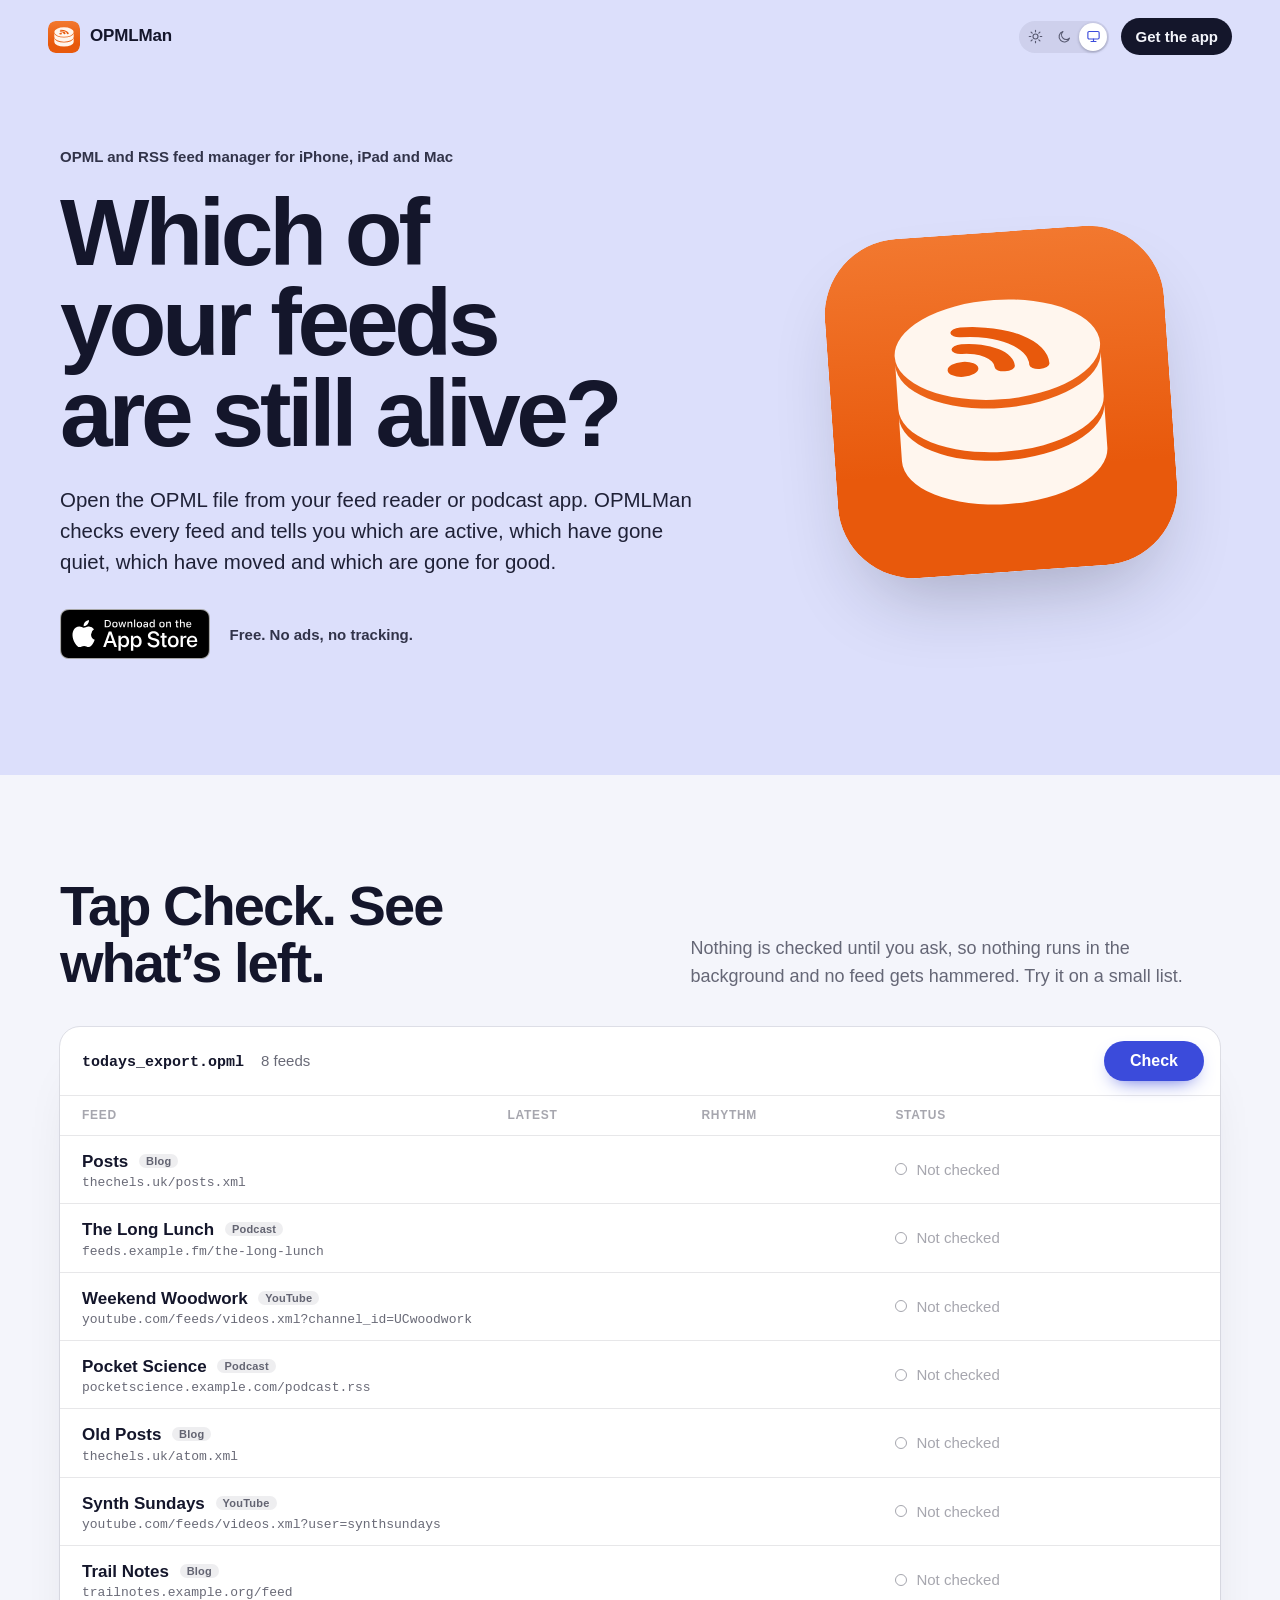
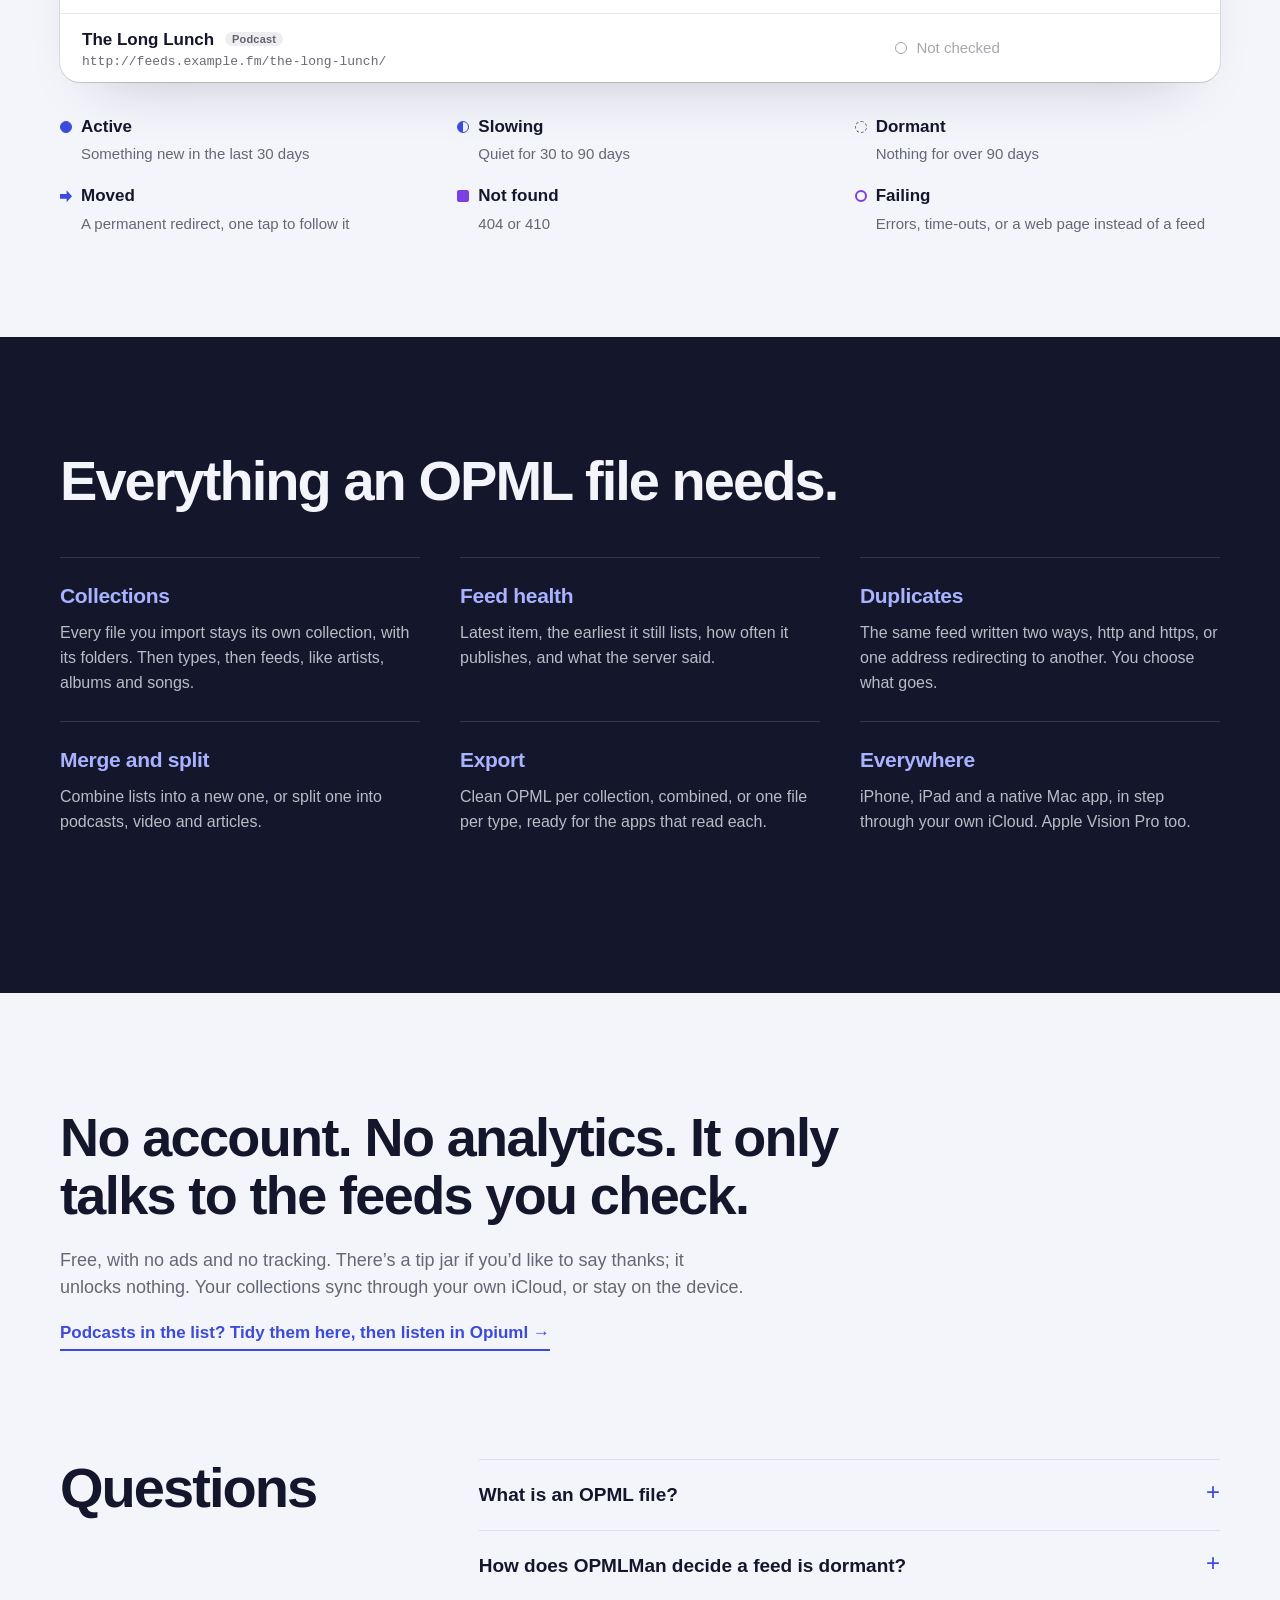
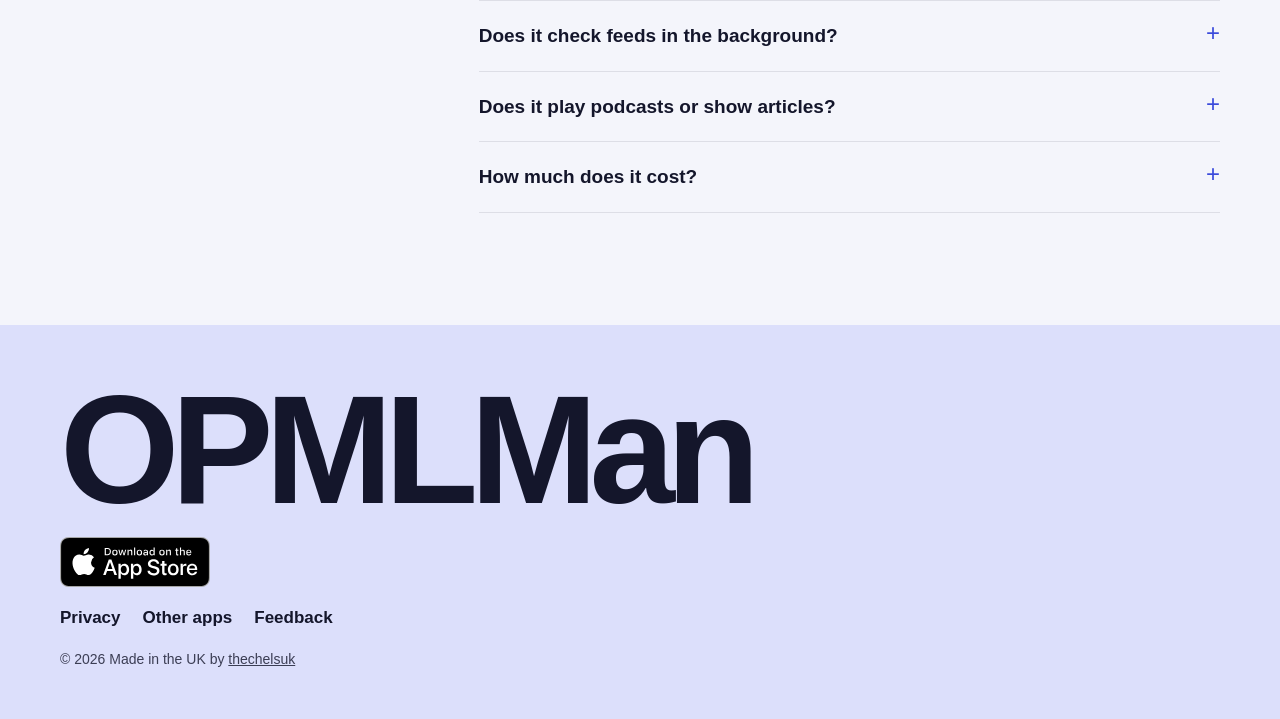
==== index.html @ 63c9fe9d "OPMLMan website: opmlman.thechels.uk Static site for OPMLMan, the OPML and RSS feed manager: the her" ====
<!doctype html>
<html lang="en-GB">

  <head>
    <meta charset="utf-8">
    <meta name="viewport" content="width=device-width, initial-scale=1">
    <meta name="apple-itunes-app" content="app-id=6832117624">
    <meta name="color-scheme" content="light dark">
    <meta name="theme-color" content="#dcdffb" media="(prefers-color-scheme: light)">
    <meta name="theme-color" content="#1a1e3d" media="(prefers-color-scheme: dark)">
    <meta name="description"
      content="OPMLMan, the OPML and RSS feed manager for iPhone, iPad and Mac. Import your OPML exports, check every feed, and find the dead, dormant and moved ones. Merge, split and export clean lists. Free, no tracking.">
    <meta name="author" content="thechelsuk">
    <meta name="robots" content="index, follow, max-image-preview:large, max-snippet:-1">
    <link rel="canonical" href="https://opmlman.thechels.uk/">
    <meta property="og:type" content="website">
    <meta property="og:site_name" content="OPMLMan">
    <meta property="og:locale" content="en_GB">
    <meta property="og:url" content="https://opmlman.thechels.uk/">
    <meta property="og:title" content="OPMLMan: OPML and RSS feed manager">
    <meta property="og:description"
      content="Import OPML, check every feed, and find the dead, the dormant and the moved. Merge, split by podcast, video and articles, and export clean lists.">
    <meta property="og:image" content="https://opmlman.thechels.uk/images/og-image.png">
    <meta property="og:image:width" content="1200">
    <meta property="og:image:height" content="630">
    <meta property="og:image:alt" content="OPMLMan: which of your feeds are still alive?">
    <meta name="twitter:card" content="summary_large_image">
    <meta name="twitter:title" content="OPMLMan: OPML and RSS feed manager">
    <meta name="twitter:description" content="Find the dead, the dormant and the moved in your feed lists. Free, no tracking.">
    <meta name="twitter:image" content="https://opmlman.thechels.uk/images/og-image.png">
    <meta name="twitter:image:alt" content="OPMLMan: which of your feeds are still alive?">
    <title>OPMLMan: OPML and RSS Feed Manager</title>
    <link rel="icon" href="/favicon.ico" sizes="16x16 32x32 48x48">
    <link rel="icon" href="images/opmlman-app-icon.svg" type="image/svg+xml">
    <link rel="apple-touch-icon" href="images/opmlman-app-icon.png">
    <link rel="stylesheet" href="styles.css">
    <script src="theme.js"></script>
    <script type="application/ld+json">
      {
        "@context": "https://schema.org",
        "@graph": [
          {
            "@type": "Person",
            "@id": "https://thechels.uk/#person",
            "name": "Mat Benfield",
            "alternateName": "thechelsuk",
            "url": "https://thechels.uk/",
            "sameAs": [
              "https://links.thechels.uk/",
              "https://github.com/thechelsuk",
              "https://apps.apple.com/gb/developer/mat-benfield/id1818791310"
            ]
          },
          {
            "@type": "WebSite",
            "@id": "https://opmlman.thechels.uk/#website",
            "url": "https://opmlman.thechels.uk/",
            "name": "OPMLMan",
            "inLanguage": "en-GB",
            "publisher": { "@id": "https://thechels.uk/#person" }
          },
          {
            "@type": "MobileApplication",
            "@id": "https://opmlman.thechels.uk/#app",
            "name": "OPML/RSS Feed Manager",
            "alternateName": "OPMLMan",
            "operatingSystem": "iOS 18 or later, iPadOS 18 or later, macOS 15 or later, visionOS",
            "applicationCategory": "UtilitiesApplication",
            "url": "https://opmlman.thechels.uk/",
            "installUrl": "https://apps.apple.com/gb/app/opml-rss-feed-manager/id6832117624",
            "sameAs": ["https://apps.apple.com/gb/app/opml-rss-feed-manager/id6832117624"],
            "image": "https://opmlman.thechels.uk/images/opmlman-app-icon.png",
            "offers": {
              "@type": "Offer",
              "price": "0",
              "priceCurrency": "GBP",
              "description": "Free, with no ads and no tracking. Optional tips unlock nothing."
            },
            "description": "OPMLMan imports OPML exports from feed readers and podcast apps, checks every feed, and reports which are active, slowing, dormant, moved or gone. Merge, split and export clean lists, synced through iCloud.",
            "inLanguage": "en-GB",
            "featureList": [
              "Import several OPML files, each kept as its own collection",
              "Check every feed: status, latest item, earliest item, update frequency",
              "Find 404s, failing feeds, permanent redirects and dormant feeds",
              "Find duplicates, including http and https and redirecting addresses",
              "Merge collections and split them into podcasts, video and articles",
              "Export OPML, combined or split by type",
              "iCloud sync between iPhone, iPad and Mac",
              "Search, sort and filter by status and type"
            ],
            "author": { "@id": "https://thechels.uk/#person" },
            "publisher": { "@id": "https://thechels.uk/#person" }
          },
          {
            "@type": "FAQPage",
            "@id": "https://opmlman.thechels.uk/#faq",
            "mainEntity": [
              {
                "@type": "Question",
                "name": "What is an OPML file?",
                "acceptedAnswer": { "@type": "Answer", "text": "OPML is the list format feed readers and podcast apps use to export and import subscriptions. Look for Export OPML or Export subscriptions in your app's settings." }
              },
              {
                "@type": "Question",
                "name": "How does OPMLMan decide a feed is dormant?",
                "acceptedAnswer": { "@type": "Answer", "text": "From the date of its newest item. By default a feed with nothing new for 30 days is slowing and for 90 days is dormant. You can change both in Settings." }
              },
              {
                "@type": "Question",
                "name": "Does it check feeds in the background?",
                "acceptedAnswer": { "@type": "Answer", "text": "No. Feeds are only checked when you tap Check, so nothing runs behind your back and no feed is hammered." }
              },
              {
                "@type": "Question",
                "name": "Does it play podcasts or show articles?",
                "acceptedAnswer": { "@type": "Answer", "text": "No. OPMLMan manages and checks your lists. For podcasts, export a clean list and import it into Opiuml, the podcast player from the same developer." }
              },
              {
                "@type": "Question",
                "name": "How much does it cost?",
                "acceptedAnswer": { "@type": "Answer", "text": "Nothing. OPMLMan is free, with no ads and no tracking. There is an optional tip jar, which unlocks nothing." }
              }
            ]
          }
        ]
      }
    </script>
  </head>

  <body>
    <header class="top">
      <a class="brand" href="/" aria-label="OPMLMan home"><img src="images/opmlman-app-icon.svg" alt="" width="32" height="32">OPMLMan</a>
      <div class="top-end">
        <span class="theme" role="group" aria-label="Colour theme">
          <button type="button" data-theme-choice="light" aria-pressed="false" aria-label="Light theme" title="Light">
            <svg viewBox="0 0 24 24" aria-hidden="true"><circle cx="12" cy="12" r="4"/><path d="M12 2v2.5M12 19.5V22M2 12h2.5M19.5 12H22M4.9 4.9l1.8 1.8M17.3 17.3l1.8 1.8M4.9 19.1l1.8-1.8M17.3 6.7l1.8-1.8"/></svg>
          </button>
          <button type="button" data-theme-choice="dark" aria-pressed="false" aria-label="Dark theme" title="Dark">
            <svg viewBox="0 0 24 24" aria-hidden="true"><path d="M20 14.5A8.5 8.5 0 1 1 9.5 4a7 7 0 0 0 10.5 10.5z"/></svg>
          </button>
          <button type="button" data-theme-choice="system" aria-pressed="true" aria-label="Match system theme" title="System">
            <svg viewBox="0 0 24 24" aria-hidden="true"><rect x="3" y="4" width="18" height="12" rx="2"/><path d="M8 20h8M12 16v4"/></svg>
          </button>
        </span>
        <a class="top-get" href="https://apps.apple.com/gb/app/opml-rss-feed-manager/id6832117624">Get the app</a>
      </div>
    </header>

    <main>
      <section class="hero">
        <div class="hero-text">
          <p class="eyebrow">OPML and RSS feed manager for iPhone, iPad and Mac</p>
          <h1>Which of your feeds are still&nbsp;alive?</h1>
          <p class="lede">Open the OPML file from your feed reader or podcast app. OPMLMan checks every feed and tells you which are active, which have gone quiet, which have moved and which are gone for good.</p>
          <div class="get">
            <a class="store" href="https://apps.apple.com/gb/app/opml-rss-feed-manager/id6832117624"><img src="images/app-store-badge.svg" alt="Download on the App Store" width="150" height="50"></a>
            <span class="free">Free. No ads, no tracking.</span>
          </div>
        </div>
        <img class="hero-icon" src="images/opmlman-app-icon.svg" alt="The OPMLMan icon: a database with a feed signal" width="320" height="320">
      </section>

      <section class="ledger" aria-labelledby="ledger-title">
        <div class="ledger-head">
          <h2 id="ledger-title">Tap Check. See what&rsquo;s&nbsp;left.</h2>
          <p>Nothing is checked until you ask, so nothing runs in the background and no feed gets hammered. Try it on a small list.</p>
        </div>
        <div class="sheet">
          <div class="sheet-bar">
            <span class="file">todays_export.opml <span class="count">8 feeds</span></span>
            <button class="check" id="check" type="button">Check</button>
          </div>
          <div class="cols" aria-hidden="true"><span>Feed</span><span>Latest</span><span>Rhythm</span><span>Status</span></div>
          <ol class="rows" id="rows">
          <li class="row" data-status="active">
            <span class="feed"><span class="name">Posts <span class="kind">Blog</span></span><span class="url">thechels.uk/posts.xml</span></span>
            <span class="latest">8 days ago</span>
            <span class="rhythm">A few a week</span>
            <span class="status"><span class="mark" aria-hidden="true"></span><span class="word">Not checked</span><span class="why"></span></span>
          </li>
          <li class="row" data-status="active">
            <span class="feed"><span class="name">The Long Lunch <span class="kind">Podcast</span></span><span class="url">feeds.example.fm/the-long-lunch</span></span>
            <span class="latest">2 days ago</span>
            <span class="rhythm">Weekly</span>
            <span class="status"><span class="mark" aria-hidden="true"></span><span class="word">Not checked</span><span class="why"></span></span>
          </li>
          <li class="row" data-status="slowing">
            <span class="feed"><span class="name">Weekend Woodwork <span class="kind">YouTube</span></span><span class="url">youtube.com/feeds/videos.xml?channel_id=UCwoodwork</span></span>
            <span class="latest">41 days ago</span>
            <span class="rhythm">Fortnightly</span>
            <span class="status"><span class="mark" aria-hidden="true"></span><span class="word">Not checked</span><span class="why"></span></span>
          </li>
          <li class="row" data-status="dormant">
            <span class="feed"><span class="name">Pocket Science <span class="kind">Podcast</span></span><span class="url">pocketscience.example.com/podcast.rss</span></span>
            <span class="latest">214 days ago</span>
            <span class="rhythm">Monthly</span>
            <span class="status"><span class="mark" aria-hidden="true"></span><span class="word">Not checked</span><span class="why"></span></span>
          </li>
          <li class="row" data-status="notfound">
            <span class="feed"><span class="name">Old Posts <span class="kind">Blog</span></span><span class="url">thechels.uk/atom.xml</span></span>
            <span class="latest">&nbsp;</span>
            <span class="rhythm">&nbsp;</span>
            <span class="status"><span class="mark" aria-hidden="true"></span><span class="word">Not checked</span><span class="why">404, gone</span></span>
          </li>
          <li class="row" data-status="moved">
            <span class="feed"><span class="name">Synth Sundays <span class="kind">YouTube</span></span><span class="url">youtube.com/feeds/videos.xml?user=synthsundays</span></span>
            <span class="latest">&nbsp;</span>
            <span class="rhythm">&nbsp;</span>
            <span class="status"><span class="mark" aria-hidden="true"></span><span class="word">Not checked</span><span class="why">Now at its channel_id address</span></span>
          </li>
          <li class="row" data-status="failing">
            <span class="feed"><span class="name">Trail Notes <span class="kind">Blog</span></span><span class="url">trailnotes.example.org/feed</span></span>
            <span class="latest">&nbsp;</span>
            <span class="rhythm">&nbsp;</span>
            <span class="status"><span class="mark" aria-hidden="true"></span><span class="word">Not checked</span><span class="why">Timed out after 20&nbsp;s</span></span>
          </li>
          <li class="row" data-status="duplicate">
            <span class="feed"><span class="name">The Long Lunch <span class="kind">Podcast</span></span><span class="url">http://feeds.example.fm/the-long-lunch/</span></span>
            <span class="latest">&nbsp;</span>
            <span class="rhythm">&nbsp;</span>
            <span class="status"><span class="mark" aria-hidden="true"></span><span class="word">Not checked</span><span class="why">Same feed as The Long Lunch</span></span>
          </li>
          </ol>
          <p class="tally" id="tally" aria-live="polite"></p>
        </div>
        <dl class="key">
          <div><dt data-status="active"><span class="mark"></span>Active</dt><dd>Something new in the last 30 days</dd></div>
          <div><dt data-status="slowing"><span class="mark"></span>Slowing</dt><dd>Quiet for 30 to 90 days</dd></div>
          <div><dt data-status="dormant"><span class="mark"></span>Dormant</dt><dd>Nothing for over 90 days</dd></div>
          <div><dt data-status="moved"><span class="mark"></span>Moved</dt><dd>A permanent redirect, one tap to follow it</dd></div>
          <div><dt data-status="notfound"><span class="mark"></span>Not found</dt><dd>404 or 410</dd></div>
          <div><dt data-status="failing"><span class="mark"></span>Failing</dt><dd>Errors, time-outs, or a web page instead of a feed</dd></div>
        </dl>
      </section>

      <section class="does" aria-labelledby="does-title">
        <h2 id="does-title">Everything an OPML file&nbsp;needs.</h2>
        <dl class="features">
          <div><dt>Collections</dt><dd>Every file you import stays its own collection, with its folders. Then types, then feeds, like artists, albums and songs.</dd></div>
          <div><dt>Feed health</dt><dd>Latest item, the earliest it still lists, how often it publishes, and what the server said.</dd></div>
          <div><dt>Duplicates</dt><dd>The same feed written two ways, http and https, or one address redirecting to another. You choose what goes.</dd></div>
          <div><dt>Merge and split</dt><dd>Combine lists into a new one, or split one into podcasts, video and articles.</dd></div>
          <div><dt>Export</dt><dd>Clean OPML per collection, combined, or one file per type, ready for the apps that read each.</dd></div>
          <div><dt>Everywhere</dt><dd>iPhone, iPad and a native Mac app, in step through your own iCloud. Apple Vision Pro too.</dd></div>
        </dl>
      </section>

      <section class="promise">
        <div class="inner">
        <p class="big">No account. No analytics. It only talks to the feeds you&nbsp;check.</p>
        <p>Free, with no ads and no tracking. There&rsquo;s a tip jar if you&rsquo;d like to say thanks; it unlocks nothing. Your collections sync through your own iCloud, or stay on the device.</p>
        <a class="opiuml" href="https://opiuml.thechels.uk/">Podcasts in the list? Tidy them here, then listen in Opiuml <span aria-hidden="true">&rarr;</span></a>
        </div>
      </section>

      <section class="faq" aria-labelledby="faq-title">
        <h2 id="faq-title">Questions</h2>
        <div class="qs">
          <details><summary>What is an OPML file?</summary><p>The list format feed readers and podcast apps use to export and import subscriptions. Look for Export OPML or Export subscriptions in your app&rsquo;s settings.</p></details>
          <details><summary>How does OPMLMan decide a feed is dormant?</summary><p>From the date of its newest item. By default nothing new for 30 days is slowing and for 90 days is dormant. You can change both in Settings.</p></details>
          <details><summary>Does it check feeds in the background?</summary><p>No. Feeds are only checked when you tap Check.</p></details>
          <details><summary>Does it play podcasts or show articles?</summary><p>No. OPMLMan manages and checks your lists. For podcasts, export a clean list and import it into Opiuml, from the same developer.</p></details>
          <details><summary>How much does it cost?</summary><p>Nothing. It&rsquo;s free, with no ads and no tracking. The optional tip jar unlocks nothing.</p></details>
        </div>
      </section>
    </main>

    <footer class="foot">
      <div class="inner">
      <p class="wordmark">OPMLMan</p>
      <a class="store" href="https://apps.apple.com/gb/app/opml-rss-feed-manager/id6832117624"><img src="images/app-store-badge.svg" alt="Download on the App Store" width="150" height="50"></a>
      <nav aria-label="More">
        <a href="https://thechels.uk/app/privacy">Privacy</a>
        <a href="https://thechels.uk/projects">Other apps</a>
        <a href="mailto:feedback@thechels.uk?subject=OPMLMan">Feedback</a>
      </nav>
      <p class="made">&copy; 2026 Made in the UK by <a href="https://thechels.uk/">thechelsuk</a></p>
      </div>
    </footer>

    <script src="check.js" defer></script>
  </body>

</html>
---- styles.css ----
/* OPMLMan. The app icon is orange; the page around it is cool periwinkle and indigo ink with one ultramarine
   accent, so the icon is the only warm thing on it. Violet marks feeds in trouble. Statuses are told apart by
   shape as well as tone, so the page doesn't need a rainbow. Light, dark or system: theme.js. */

:root {
  color-scheme: light dark;

  /* periwinkle and ink: cool, opposite the icon's orange on the colour wheel, so the icon is the one warm
     thing on the page */
  --bg: #f4f5fb;
  --ink: #14162b;
  --muted: rgba(20, 22, 43, 0.64);
  --faint: rgba(20, 22, 43, 0.38);
  --rule: rgba(20, 22, 43, 0.1);
  --accent: #3b4bdb;
  --on-accent: #ffffff;
  --alert: #7b3fe4;
  --sheet: #ffffff;
  --hero: #dcdffb;
  --hero-ink: var(--ink);
  --chip: rgba(20, 22, 43, 0.07);
  --band: #14162b;
  --band-ink: #f4f5fb;
  --band-muted: rgba(244, 245, 251, 0.74);
  --band-rule: rgba(244, 245, 251, 0.14);
  --band-accent: #a9b2ff;
  --shadow: rgba(20, 22, 43, 0.3);

  --sans: -apple-system, BlinkMacSystemFont, "SF Pro Text", "Inter", "Helvetica Neue", Arial, sans-serif;
  --display: -apple-system, BlinkMacSystemFont, "SF Pro Display", "Inter", "Helvetica Neue", Arial, sans-serif;
  --mono: ui-monospace, "SF Mono", SFMono-Regular, Menlo, monospace;
  --wide: 1160px;
  --pad: clamp(16px, 5vw, 48px);
}

/* Dark: by the system setting unless the page's toggle says light, or always when it says dark. */
@media (prefers-color-scheme: dark) {
  :root:not([data-theme="light"]) {
    color-scheme: dark;
    /* night: deep indigo, not black, with the periwinkle lifted for contrast */
    --bg: #0d0f1c;
    --ink: #e9ebfa;
    --muted: rgba(233, 235, 250, 0.64);
    --faint: rgba(233, 235, 250, 0.38);
    --rule: rgba(233, 235, 250, 0.1);
    --accent: #8e9bff;
    --on-accent: #0d0f1c;
    --alert: #c3a6ff;
    --sheet: #161931;
    --hero: #1a1e3d;
    --chip: rgba(233, 235, 250, 0.08);
    --band: #07080f;
    --shadow: rgba(0, 0, 0, 0.5);
  }
}

:root[data-theme="dark"] {
  color-scheme: dark;
  /* night: deep indigo, not black, with the periwinkle lifted for contrast */
  --bg: #0d0f1c;
  --ink: #e9ebfa;
  --muted: rgba(233, 235, 250, 0.64);
  --faint: rgba(233, 235, 250, 0.38);
  --rule: rgba(233, 235, 250, 0.1);
  --accent: #8e9bff;
  --on-accent: #0d0f1c;
  --alert: #c3a6ff;
  --sheet: #161931;
  --hero: #1a1e3d;
  --chip: rgba(233, 235, 250, 0.08);
  --band: #07080f;
  --shadow: rgba(0, 0, 0, 0.5);
}

:root[data-theme="light"] { color-scheme: light; }

* { box-sizing: border-box; }

html { -webkit-text-size-adjust: 100%; }

body {
  margin: 0;
  background: var(--bg);
  color: var(--ink);
  font: 17px/1.55 var(--sans);
  -webkit-font-smoothing: antialiased;
}

a { color: inherit; }
img { display: block; max-width: 100%; height: auto; }

h1, h2 { font-family: var(--display); margin: 0; letter-spacing: -0.035em; }
h2 { font-size: clamp(32px, 4.6vw, 56px); line-height: 1.02; font-weight: 800; }

section, .top, .foot { padding-left: var(--pad); padding-right: var(--pad); }
section > *, .top, .foot > * { max-width: var(--wide); margin-left: auto; margin-right: auto; }

/* Header and hero, on periwinkle */

.top {
  position: relative;
  z-index: 2;
  display: flex;
  align-items: center;
  justify-content: space-between;
  max-width: none;
  padding-top: 18px;
  padding-bottom: 18px;
  background: var(--hero);
  color: var(--hero-ink);
}

.brand { display: inline-flex; align-items: center; gap: 10px; font-weight: 750; text-decoration: none; letter-spacing: -0.01em; }
.brand img { border-radius: 8px; }
.top-end { display: flex; align-items: center; gap: 12px; }

/* light, dark or system, as on tools.thechels.uk (theme.js) */
.theme { display: inline-flex; gap: 1px; padding: 2px; border-radius: 999px; background: var(--chip); }
.theme button {
  appearance: none; border: 0; background: none; cursor: pointer; color: var(--muted);
  display: grid; place-items: center; width: 28px; height: 28px; padding: 0; border-radius: 999px;
}
.theme button:hover { color: var(--ink); background: var(--chip); }
.theme button[aria-pressed="true"] { background: var(--sheet); color: var(--accent); box-shadow: 0 1px 3px var(--shadow); }
.theme svg { width: 15px; height: 15px; fill: none; stroke: currentColor; stroke-width: 1.8; stroke-linecap: round; stroke-linejoin: round; }

.top-get { font-size: 15px; font-weight: 650; text-decoration: none; padding: 7px 14px; border-radius: 999px; background: var(--ink); color: var(--bg); }
.top-get:hover { opacity: 0.86; }

.hero {
  display: grid;
  grid-template-columns: minmax(0, 1.5fr) minmax(0, 1fr);
  align-items: center;
  gap: clamp(24px, 5vw, 72px);
  padding-top: clamp(32px, 6vw, 72px);
  padding-bottom: clamp(56px, 9vw, 120px);
  background: var(--hero);
  color: var(--hero-ink);
}

.hero > * { margin: 0; max-width: none; }
.hero { padding-left: max(var(--pad), calc((100% - var(--wide)) / 2)); padding-right: max(var(--pad), calc((100% - var(--wide)) / 2)); }

.eyebrow { margin: 0 0 18px; font-size: 15px; font-weight: 650; opacity: 0.85; }

h1 {
  font-size: clamp(46px, 7.4vw, 100px);
  line-height: 0.96;
  font-weight: 850;
  letter-spacing: -0.045em;
  text-wrap: balance;
}

.lede { margin: 26px 0 0; max-width: 34em; font-size: clamp(18px, 1.6vw, 21px); line-height: 1.5; opacity: 0.94; }

.get { display: flex; flex-wrap: wrap; align-items: center; gap: 14px 20px; margin-top: 32px; }
.store img { height: 50px; width: auto; }
.free { font-size: 15px; font-weight: 600; opacity: 0.85; }

.hero-icon {
  justify-self: center;
  width: min(100%, 340px);
  border-radius: 22.5%;
  box-shadow: 0 40px 80px -30px var(--shadow);
  transform: rotate(-4deg);
}

/* The ledger: a list you can check */

.ledger { padding-top: clamp(56px, 8vw, 104px); padding-bottom: clamp(56px, 8vw, 104px); }

.ledger-head { display: grid; grid-template-columns: minmax(0, 1.1fr) minmax(0, 1fr); gap: 16px 48px; align-items: end; margin-bottom: 36px; }
.ledger-head p { margin: 0; color: var(--muted); font-size: 18px; max-width: 30em; }

.sheet {
  background: var(--sheet);
  border-radius: 20px;
  box-shadow: 0 1px 0 var(--rule), 0 30px 60px -40px var(--shadow);
  overflow: hidden;
  outline: 1px solid var(--rule);
}

.sheet-bar {
  display: flex;
  align-items: center;
  justify-content: space-between;
  gap: 16px;
  padding: 14px 16px 14px 22px;
  border-bottom: 1px solid var(--rule);
}

.file { font: 600 15px var(--mono); }
.count { margin-left: 8px; font-family: var(--sans); font-weight: 500; color: var(--muted); }

.check {
  font: 700 16px var(--sans);
  color: var(--on-accent);
  background: var(--accent);
  border: 0;
  border-radius: 999px;
  padding: 11px 26px;
  white-space: nowrap;
  cursor: pointer;
  box-shadow: 0 8px 20px -10px var(--accent);
}

.check:hover { filter: brightness(1.05); }
.check:disabled { opacity: 0.6; cursor: progress; }
.check:focus-visible, a:focus-visible, summary:focus-visible { outline: 2px solid var(--accent); outline-offset: 3px; }

.cols, .row {
  display: grid;
  grid-template-columns: minmax(0, 2.3fr) minmax(0, 1fr) minmax(0, 1fr) minmax(0, 1.7fr);
  gap: 16px;
  padding: 0 22px;
}

.cols { padding-top: 10px; padding-bottom: 10px; font-size: 12px; font-weight: 650; letter-spacing: 0.06em; text-transform: uppercase; color: var(--faint); border-bottom: 1px solid var(--rule); }

.rows { list-style: none; margin: 0; padding: 0; }

.row {
  align-items: center;
  padding-top: 13px;
  padding-bottom: 13px;
  border-bottom: 1px solid var(--rule);
  transition: opacity 0.3s ease, background-color 0.3s ease;
}

.row:last-child { border-bottom: 0; }

.feed { display: flex; flex-direction: column; min-width: 0; }
.name { font-weight: 650; }
.kind { display: inline-block; margin-left: 6px; padding: 1px 7px; border-radius: 999px; background: var(--chip); color: var(--muted); font: 600 11px var(--sans); letter-spacing: .02em; vertical-align: 2px; white-space: nowrap; }
.url { font: 13px var(--mono); color: var(--muted); overflow-wrap: anywhere; }
.latest, .rhythm { font-size: 15px; color: var(--muted); }

.status { display: grid; grid-template-columns: 12px auto; column-gap: 9px; align-items: center; font-size: 15px; }
.status .word { color: var(--faint); }
.status .why { grid-column: 2; font-size: 13px; color: var(--muted); display: none; overflow-wrap: anywhere; }
.status { min-width: 0; }

/* a status is only shown once that row has been checked */
.row:not([data-checked]) .latest, .row:not([data-checked]) .rhythm { visibility: hidden; }
.row[data-checked] .word { color: var(--ink); font-weight: 650; }
.row[data-checked] .why { display: block; }
.row.now { background: color-mix(in srgb, var(--accent) 8%, transparent); }

/* Status marks: shape and tone, from the icon's colours */

.mark { width: 12px; height: 12px; border-radius: 50%; border: 1.5px solid var(--faint); }

.row[data-checked][data-status="active"] .mark, dt[data-status="active"] .mark { background: var(--accent); border-color: var(--accent); }
.row[data-checked][data-status="slowing"] .mark, dt[data-status="slowing"] .mark { border-color: var(--accent); background: linear-gradient(90deg, var(--accent) 50%, transparent 50%); }
.row[data-checked][data-status="dormant"] .mark, dt[data-status="dormant"] .mark { border-color: var(--muted); border-style: dashed; }
.row[data-checked][data-status="moved"] .mark, dt[data-status="moved"] .mark { border-radius: 2px; border: 0; background: var(--accent); clip-path: polygon(0 30%, 55% 30%, 55% 0, 100% 50%, 55% 100%, 55% 70%, 0 70%); }
.row[data-checked][data-status="notfound"] .mark, dt[data-status="notfound"] .mark { border-radius: 2px; border-color: var(--alert); background: var(--alert); }
.row[data-checked][data-status="failing"] .mark, dt[data-status="failing"] .mark { border-color: var(--alert); border-width: 2px; }
.row[data-checked][data-status="duplicate"] .mark { border-color: var(--accent); box-shadow: 5px 0 0 -1.5px var(--accent); }

.row[data-checked][data-status="dormant"] { opacity: 0.5; }
.row[data-checked][data-status="notfound"] .name { text-decoration: line-through; text-decoration-color: var(--alert); text-decoration-thickness: 2px; }
.row[data-checked][data-status="notfound"] .word, .row[data-checked][data-status="failing"] .word { color: var(--alert); }
.row[data-checked][data-status="moved"] .url { text-decoration: line-through; }
.row[data-checked][data-status="moved"] .why, .row[data-checked][data-status="duplicate"] .why { color: var(--accent); font-weight: 600; }

.tally { margin: 0; padding: 0 22px; max-height: 0; overflow: hidden; color: var(--muted); font-size: 15px; transition: max-height 0.3s ease, padding 0.3s ease; }
.tally:not(:empty) { max-height: 80px; padding: 14px 22px; border-top: 1px solid var(--rule); }

.key { display: grid; grid-template-columns: repeat(3, minmax(0, 1fr)); gap: 18px 32px; margin: 32px auto 0; }
.key div { display: flex; flex-direction: column; gap: 2px; }
.key dt { display: flex; align-items: center; gap: 9px; font-weight: 700; }
.key dd { margin: 0 0 0 21px; font-size: 15px; color: var(--muted); }

/* What it does, on the ink band */

.does {
  padding-top: clamp(64px, 9vw, 120px);
  padding-bottom: clamp(64px, 9vw, 120px);
  background: var(--band);
  color: var(--band-ink);
}

.does h2 { max-width: var(--wide); }

.features { display: grid; grid-template-columns: repeat(3, minmax(0, 1fr)); gap: 0 40px; margin-top: 48px; }
.features div { padding: 22px 0 26px; border-top: 1px solid var(--band-rule); }
.features dt { font-family: var(--display); font-size: 21px; font-weight: 750; letter-spacing: -0.015em; color: var(--band-accent); }
.features dd { margin: 8px 0 0; color: var(--band-muted); font-size: 16px; }

/* The promise */

.promise { padding-top: clamp(64px, 9vw, 120px); padding-bottom: clamp(48px, 6vw, 80px); }

.big {
  font-family: var(--display);
  font-size: clamp(30px, 4.4vw, 54px);
  line-height: 1.08;
  font-weight: 800;
  letter-spacing: -0.03em;
  margin-top: 0;
  margin-bottom: 22px;
  text-wrap: balance;
}

.promise p:not(.big) { color: var(--muted); font-size: 18px; max-width: 38em; margin: 0; }
.promise .big { max-width: 20em; }

.opiuml { display: inline-block; margin-top: 18px; font-weight: 650; color: var(--accent); text-decoration: none; border-bottom: 2px solid currentColor; padding-bottom: 2px; }

/* Questions */

.faq { display: grid; grid-template-columns: minmax(0, 1fr) minmax(0, 2fr); gap: 24px 48px; padding-top: 32px; padding-bottom: clamp(64px, 9vw, 112px); }
.faq { padding-left: max(var(--pad), calc((100% - var(--wide)) / 2)); padding-right: max(var(--pad), calc((100% - var(--wide)) / 2)); }
.faq > * { margin: 0; max-width: none; }

.qs details { border-top: 1px solid var(--rule); }
.qs details:last-child { border-bottom: 1px solid var(--rule); }
.qs summary { display: flex; justify-content: space-between; gap: 16px; padding: 20px 0; cursor: pointer; list-style: none; font-size: 19px; font-weight: 650; }
.qs summary::-webkit-details-marker { display: none; }
.qs summary::after { content: "+"; flex: none; font-weight: 400; font-size: 24px; line-height: 1; color: var(--accent); transition: transform 0.2s ease; }
.qs details[open] summary::after { transform: rotate(45deg); }
.qs p { margin: -6px 0 22px; color: var(--muted); max-width: 40em; }

/* Footer, back on periwinkle */

.foot {
  padding-top: 56px;
  padding-bottom: 48px;
  background: var(--hero);
  color: var(--hero-ink);
}

.foot .inner { display: grid; justify-items: start; gap: 18px; }
.foot .inner > * { margin: 0; }

.wordmark { font-family: var(--display); font-size: clamp(56px, 12vw, 160px); font-weight: 850; letter-spacing: -0.055em; line-height: 0.9; }
.foot nav { display: flex; flex-wrap: wrap; gap: 8px 22px; font-weight: 600; }
.foot nav a { text-decoration: none; }
.foot nav a:hover { text-decoration: underline; }
.made { font-size: 14px; opacity: 0.8; }

/* Narrow screens */

@media (max-width: 860px) {
  .hero { grid-template-columns: 1fr; }
  .hero-icon { order: -1; justify-self: start; width: 112px; transform: none; border-radius: 24px; }
  .ledger-head, .faq { grid-template-columns: 1fr; }
  .features, .key { grid-template-columns: 1fr 1fr; }
}

@media (max-width: 600px) {
  body { font-size: 16px; }
  .top-get { display: none; }
  .cols { display: none; }
  .row {
    grid-template-columns: minmax(0, 1fr) auto;
    grid-template-areas: "feed status" "meta status";
    gap: 2px 12px;
    padding: 12px 16px;
  }
  .feed { grid-area: feed; }
  .latest, .rhythm { grid-area: meta; font-size: 13px; }
  .rhythm { justify-self: end; display: none; }
  .status { grid-area: status; align-self: start; justify-self: end; text-align: left; max-width: 9.5em; }
  .sheet-bar { padding-left: 16px; }
  .tally:not(:empty) { padding: 12px 16px; }
  .features, .key { grid-template-columns: 1fr; }
}

@media (prefers-reduced-motion: reduce) {
  .row, .tally, .qs summary::after { transition: none; }
}
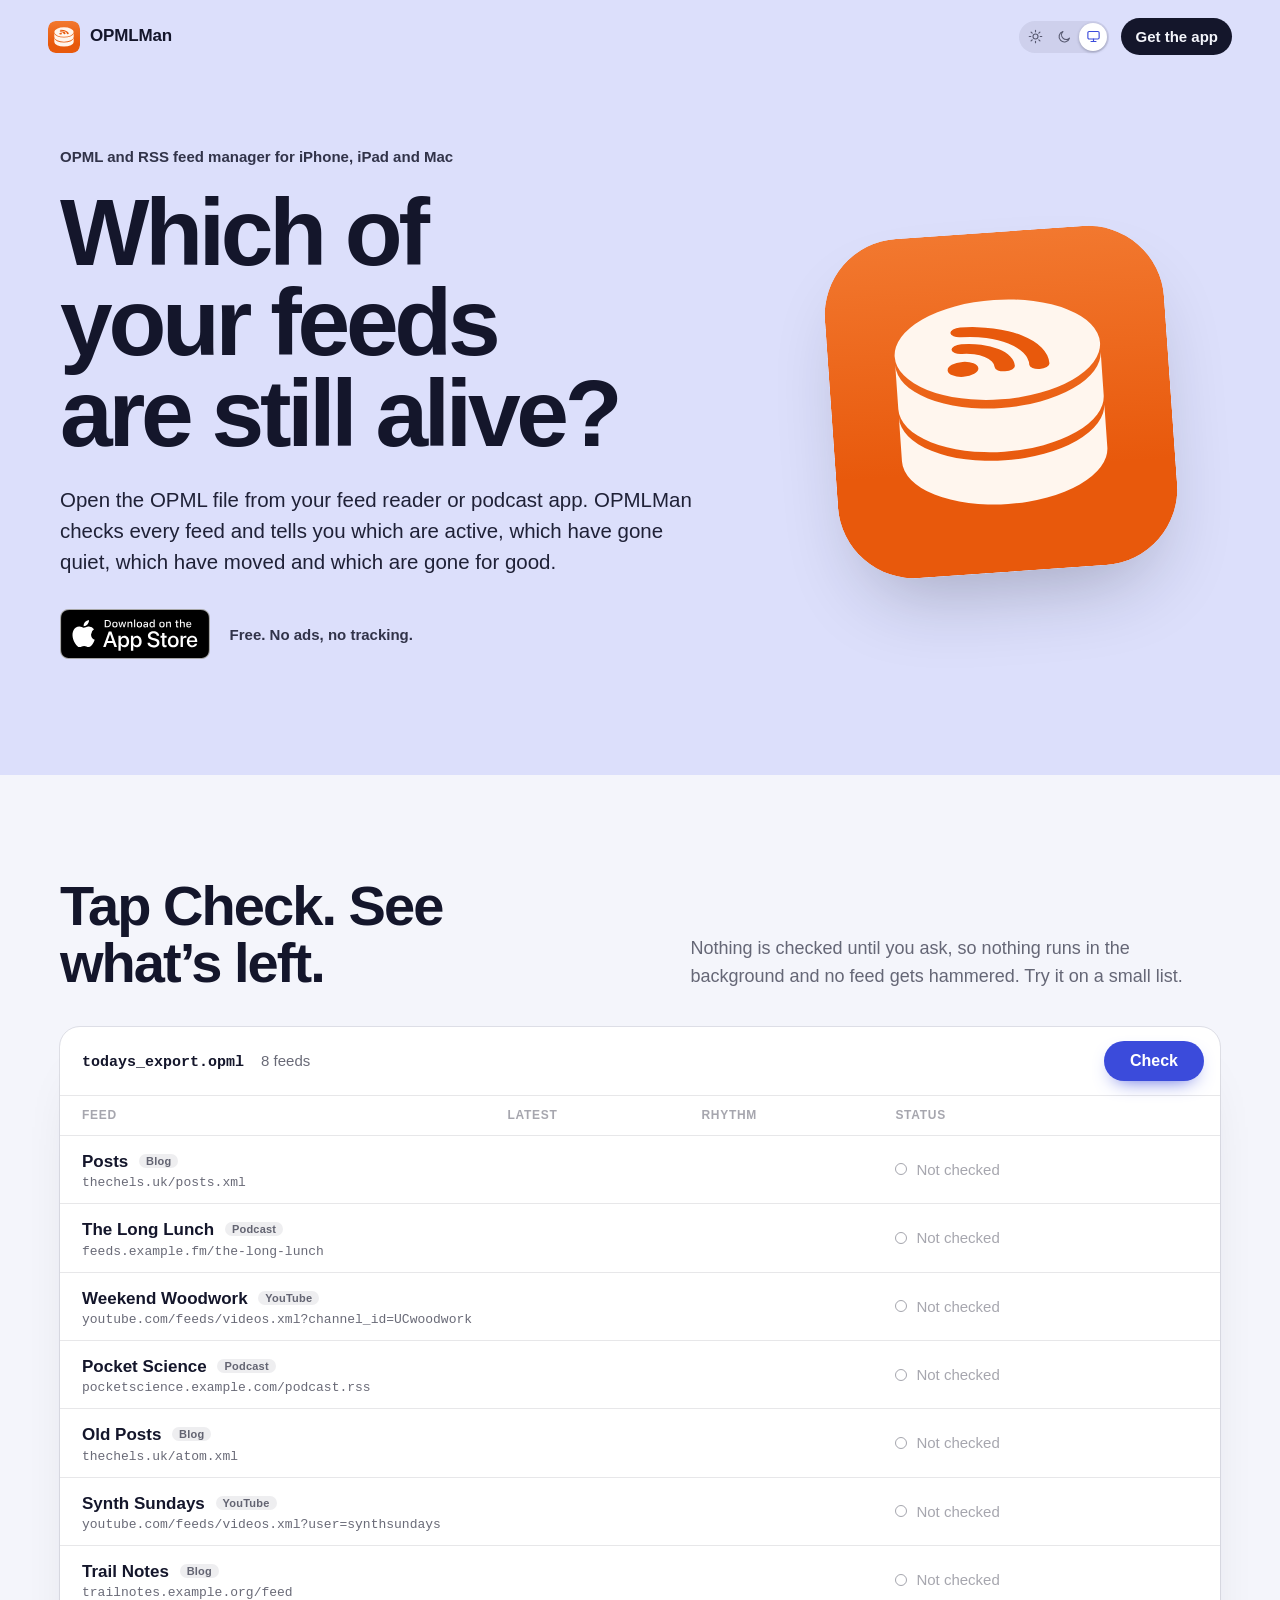
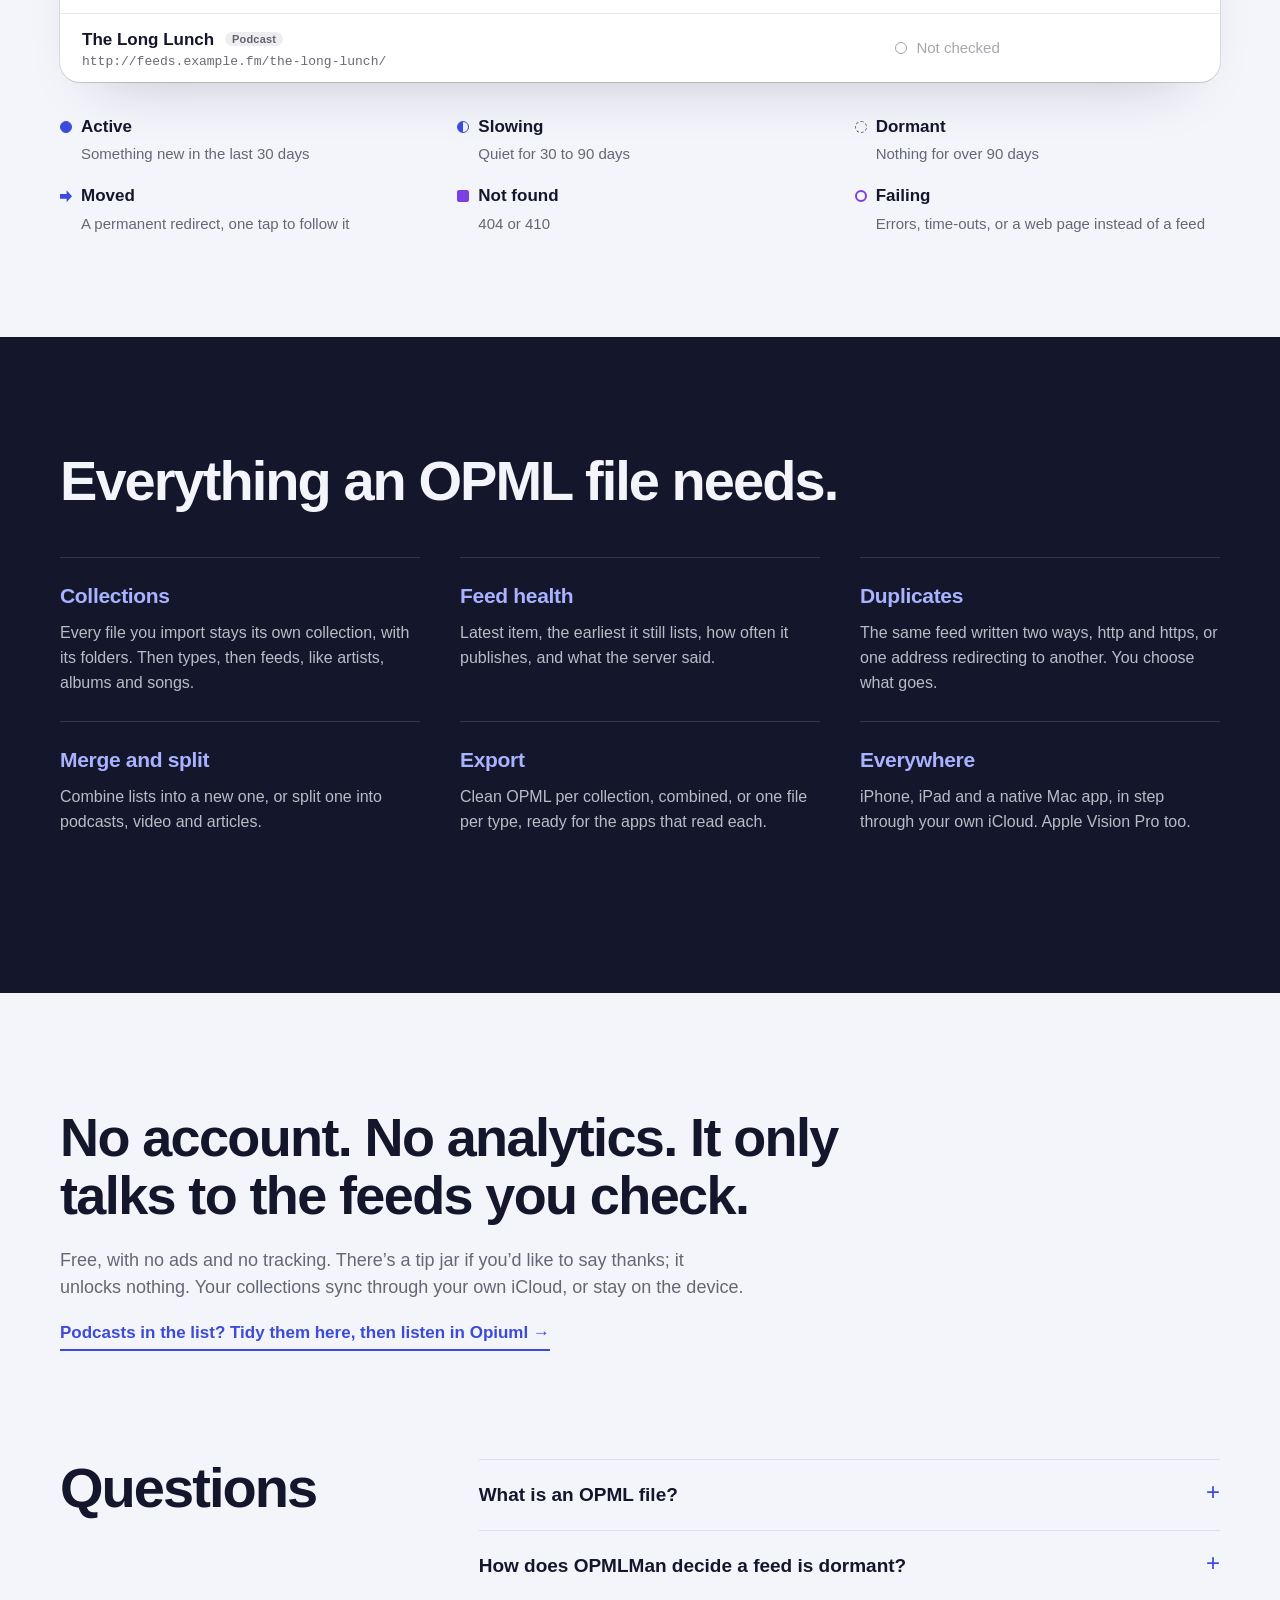
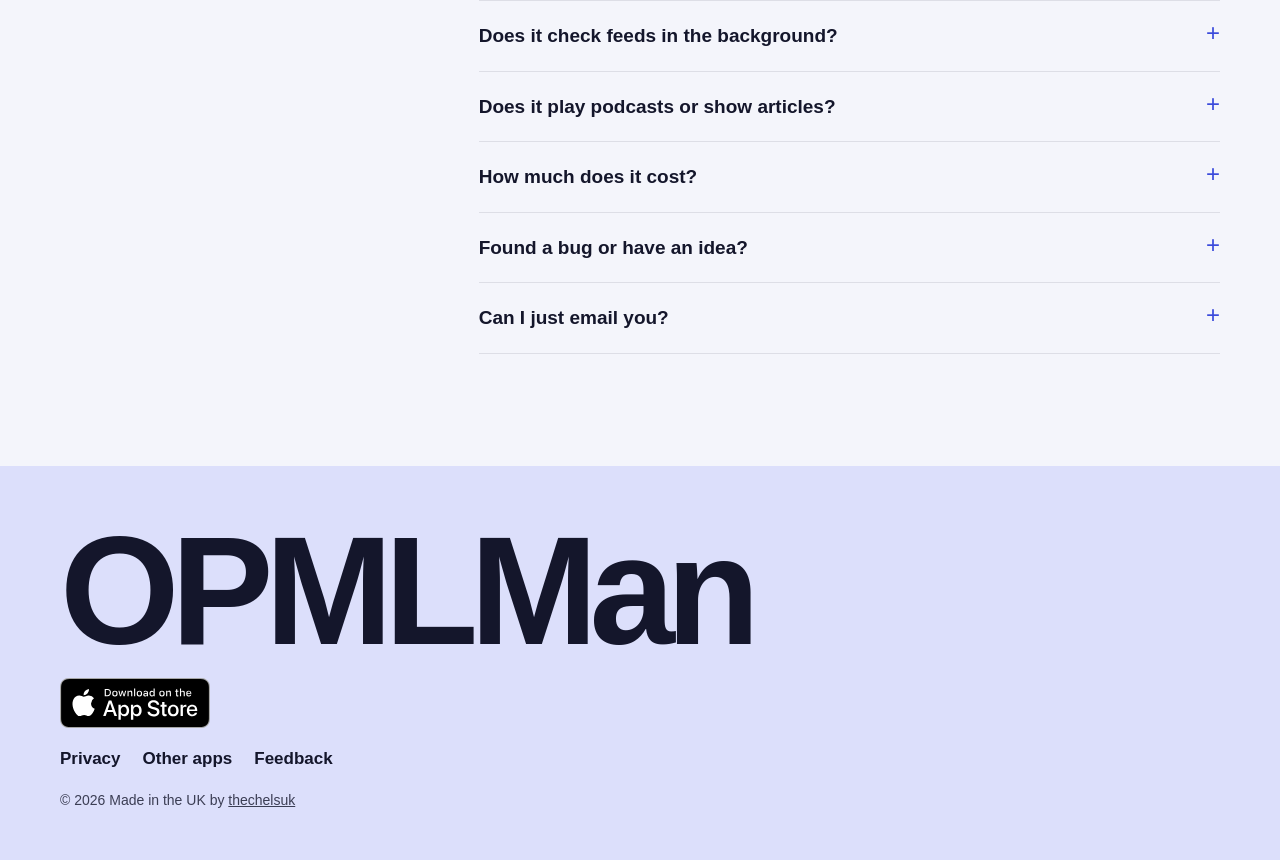
==== commit 8cf14d07: "feat: Feedback footer link and two feedback questions in the FAQ" ====
--- a/index.html
+++ b/index.html
@@ -35,6 +35,7 @@
     <link rel="apple-touch-icon" href="images/opmlman-app-icon.png">
     <link rel="stylesheet" href="styles.css">
     <script src="theme.js"></script>
+    <script src="https://analytics.ahrefs.com/analytics.js" data-key="i9FSFAekQuon/3aaoIMCZg" async></script>
     <script type="application/ld+json">
       {
         "@context": "https://schema.org",
@@ -62,13 +63,13 @@
           {
             "@type": "MobileApplication",
             "@id": "https://opmlman.thechels.uk/#app",
-            "name": "OPML/RSS Feed Manager",
+            "name": "OPMLMan: Feeds Manager",
             "alternateName": "OPMLMan",
             "operatingSystem": "iOS 18 or later, iPadOS 18 or later, macOS 15 or later, visionOS",
             "applicationCategory": "UtilitiesApplication",
             "url": "https://opmlman.thechels.uk/",
-            "installUrl": "https://apps.apple.com/gb/app/opml-rss-feed-manager/id6832117624",
-            "sameAs": ["https://apps.apple.com/gb/app/opml-rss-feed-manager/id6832117624"],
+            "installUrl": "https://apps.apple.com/app/id6832117624",
+            "sameAs": ["https://apps.apple.com/app/id6832117624"],
             "image": "https://opmlman.thechels.uk/images/opmlman-app-icon.png",
             "offers": {
               "@type": "Offer",
@@ -119,12 +120,29 @@
                 "@type": "Question",
                 "name": "How much does it cost?",
                 "acceptedAnswer": { "@type": "Answer", "text": "Nothing. OPMLMan is free, with no ads and no tracking. There is an optional tip jar, which unlocks nothing." }
+              },
+              {
+                "@type": "Question",
+                "name": "Found a bug or have an idea?",
+                "acceptedAnswer": {
+                  "@type": "Answer",
+                  "text": "Tell me on GitHub: raise an issue at https://github.com/thechelsuk/uk.thechels.opmlman/issues/new/choose and choose the form for a bug, a feature request, a question or general feedback. You'll need a free GitHub account."
+                }
+              },
+              {
+                "@type": "Question",
+                "name": "Can I just email you?",
+                "acceptedAnswer": {
+                  "@type": "Answer",
+                  "text": "Yes. Email feedback@thechels.uk with OPMLMan in the subject."
+                }
               }
             ]
           }
         ]
       }
     </script>
+    <link rel="webmention" href="https://webmention.io/thechels.uk/webmention" />
   </head>
 
   <body>
@@ -142,7 +160,7 @@
             <svg viewBox="0 0 24 24" aria-hidden="true"><rect x="3" y="4" width="18" height="12" rx="2"/><path d="M8 20h8M12 16v4"/></svg>
           </button>
         </span>
-        <a class="top-get" href="https://apps.apple.com/gb/app/opml-rss-feed-manager/id6832117624">Get the app</a>
+        <a class="top-get" href="https://apps.apple.com/app/id6832117624">Get the app</a>
       </div>
     </header>
 
@@ -153,7 +171,7 @@
           <h1>Which of your feeds are still&nbsp;alive?</h1>
           <p class="lede">Open the OPML file from your feed reader or podcast app. OPMLMan checks every feed and tells you which are active, which have gone quiet, which have moved and which are gone for good.</p>
           <div class="get">
-            <a class="store" href="https://apps.apple.com/gb/app/opml-rss-feed-manager/id6832117624"><img src="images/app-store-badge.svg" alt="Download on the App Store" width="150" height="50"></a>
+            <a class="store" href="https://apps.apple.com/app/id6832117624"><img src="images/app-store-badge.svg" alt="Download on the App Store" width="150" height="50"></a>
             <span class="free">Free. No ads, no tracking.</span>
           </div>
         </div>
@@ -261,6 +279,8 @@
           <details><summary>Does it check feeds in the background?</summary><p>No. Feeds are only checked when you tap Check.</p></details>
           <details><summary>Does it play podcasts or show articles?</summary><p>No. OPMLMan manages and checks your lists. For podcasts, export a clean list and import it into Opiuml, from the same developer.</p></details>
           <details><summary>How much does it cost?</summary><p>Nothing. It&rsquo;s free, with no ads and no tracking. The optional tip jar unlocks nothing.</p></details>
+          <details><summary>Found a bug or have an idea?</summary><p>Tell me on GitHub: <a href="https://github.com/thechelsuk/uk.thechels.opmlman/issues/new/choose">raise an issue</a> and choose the form for a bug, a feature request, a question or general feedback. You'll need a free GitHub account.</p></details>
+          <details><summary>Can I just email you?</summary><p>Yes. Email <a href="mailto:feedback@thechels.uk?subject=OPMLMan">feedback@thechels.uk</a> with OPMLMan in the subject.</p></details>
         </div>
       </section>
     </main>
@@ -268,11 +288,11 @@
     <footer class="foot">
       <div class="inner">
       <p class="wordmark">OPMLMan</p>
-      <a class="store" href="https://apps.apple.com/gb/app/opml-rss-feed-manager/id6832117624"><img src="images/app-store-badge.svg" alt="Download on the App Store" width="150" height="50"></a>
+      <a class="store" href="https://apps.apple.com/app/id6832117624"><img src="images/app-store-badge.svg" alt="Download on the App Store" width="150" height="50"></a>
       <nav aria-label="More">
         <a href="https://thechels.uk/app/privacy">Privacy</a>
         <a href="https://thechels.uk/projects">Other apps</a>
-        <a href="mailto:feedback@thechels.uk?subject=OPMLMan">Feedback</a>
+        <a href="https://github.com/thechelsuk/uk.thechels.opmlman/issues/new/choose">Feedback</a>
       </nav>
       <p class="made">&copy; 2026 Made in the UK by <a href="https://thechels.uk/">thechelsuk</a></p>
       </div>
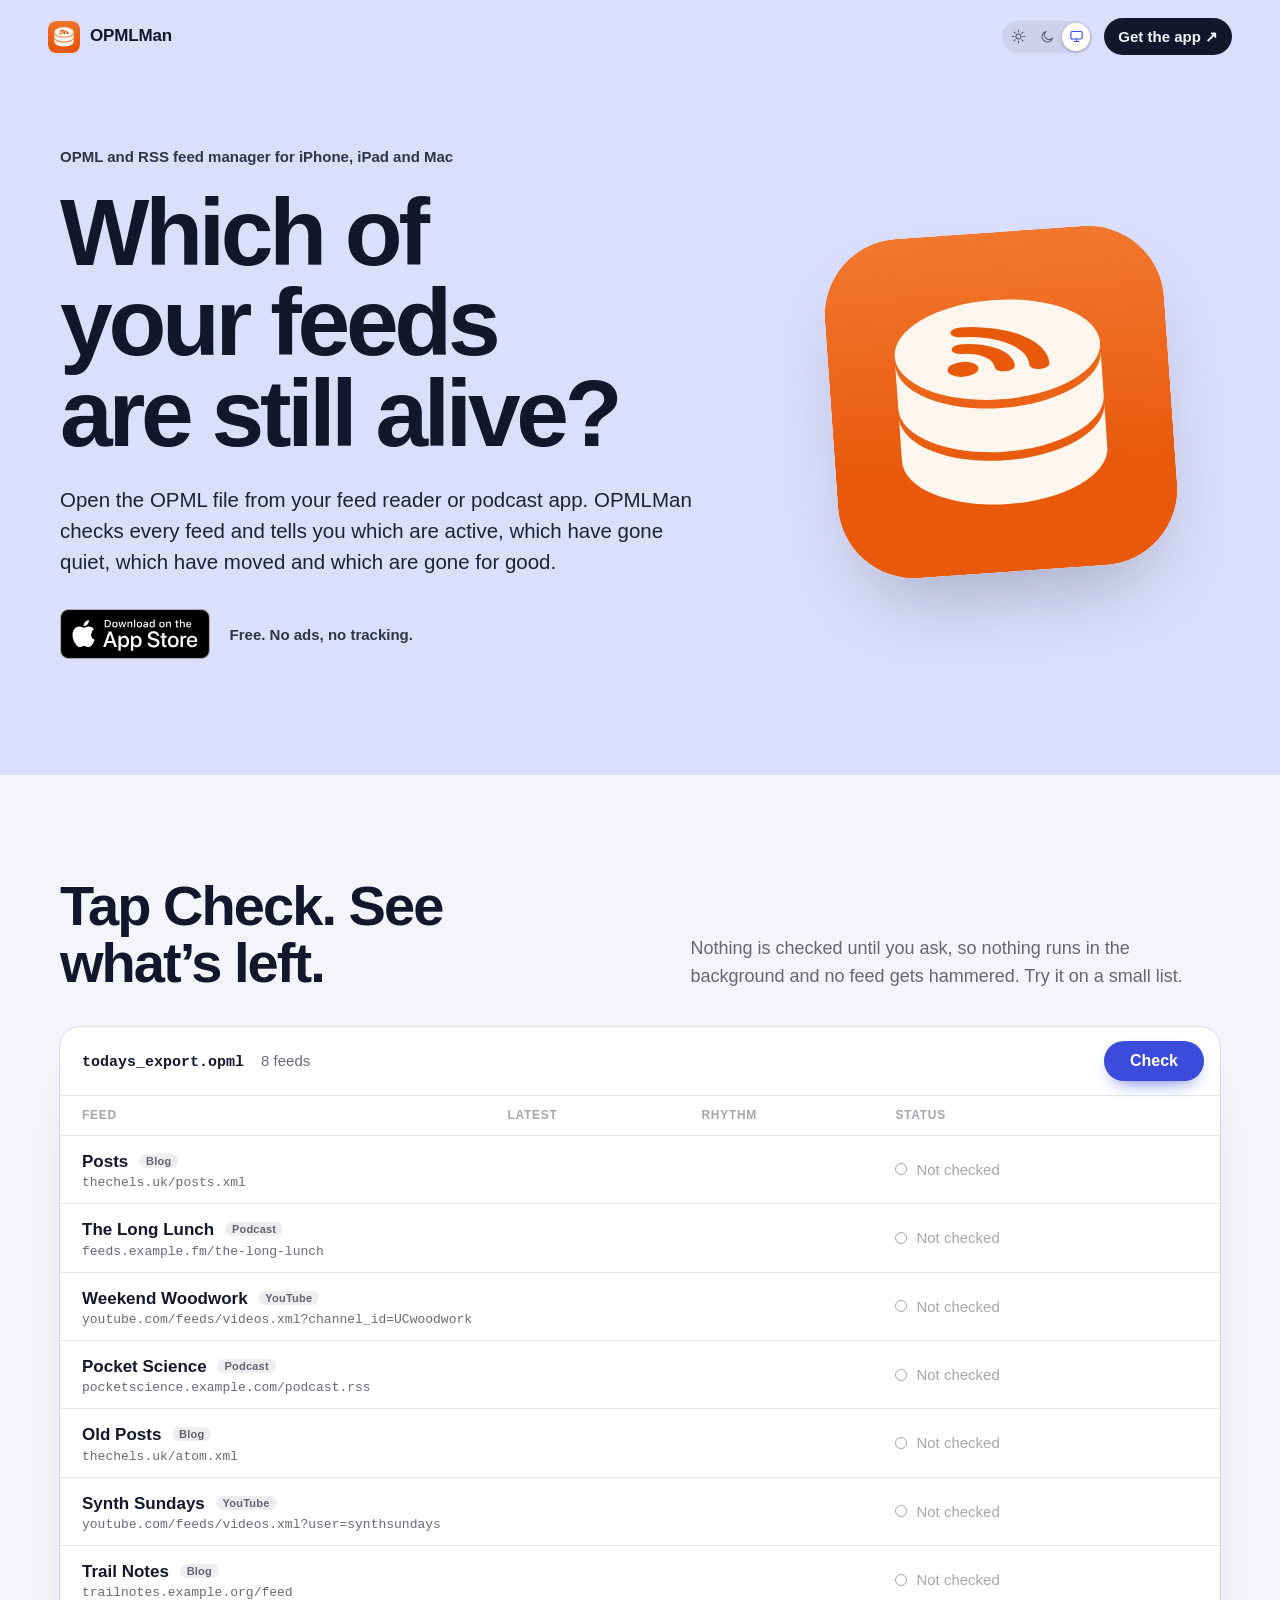
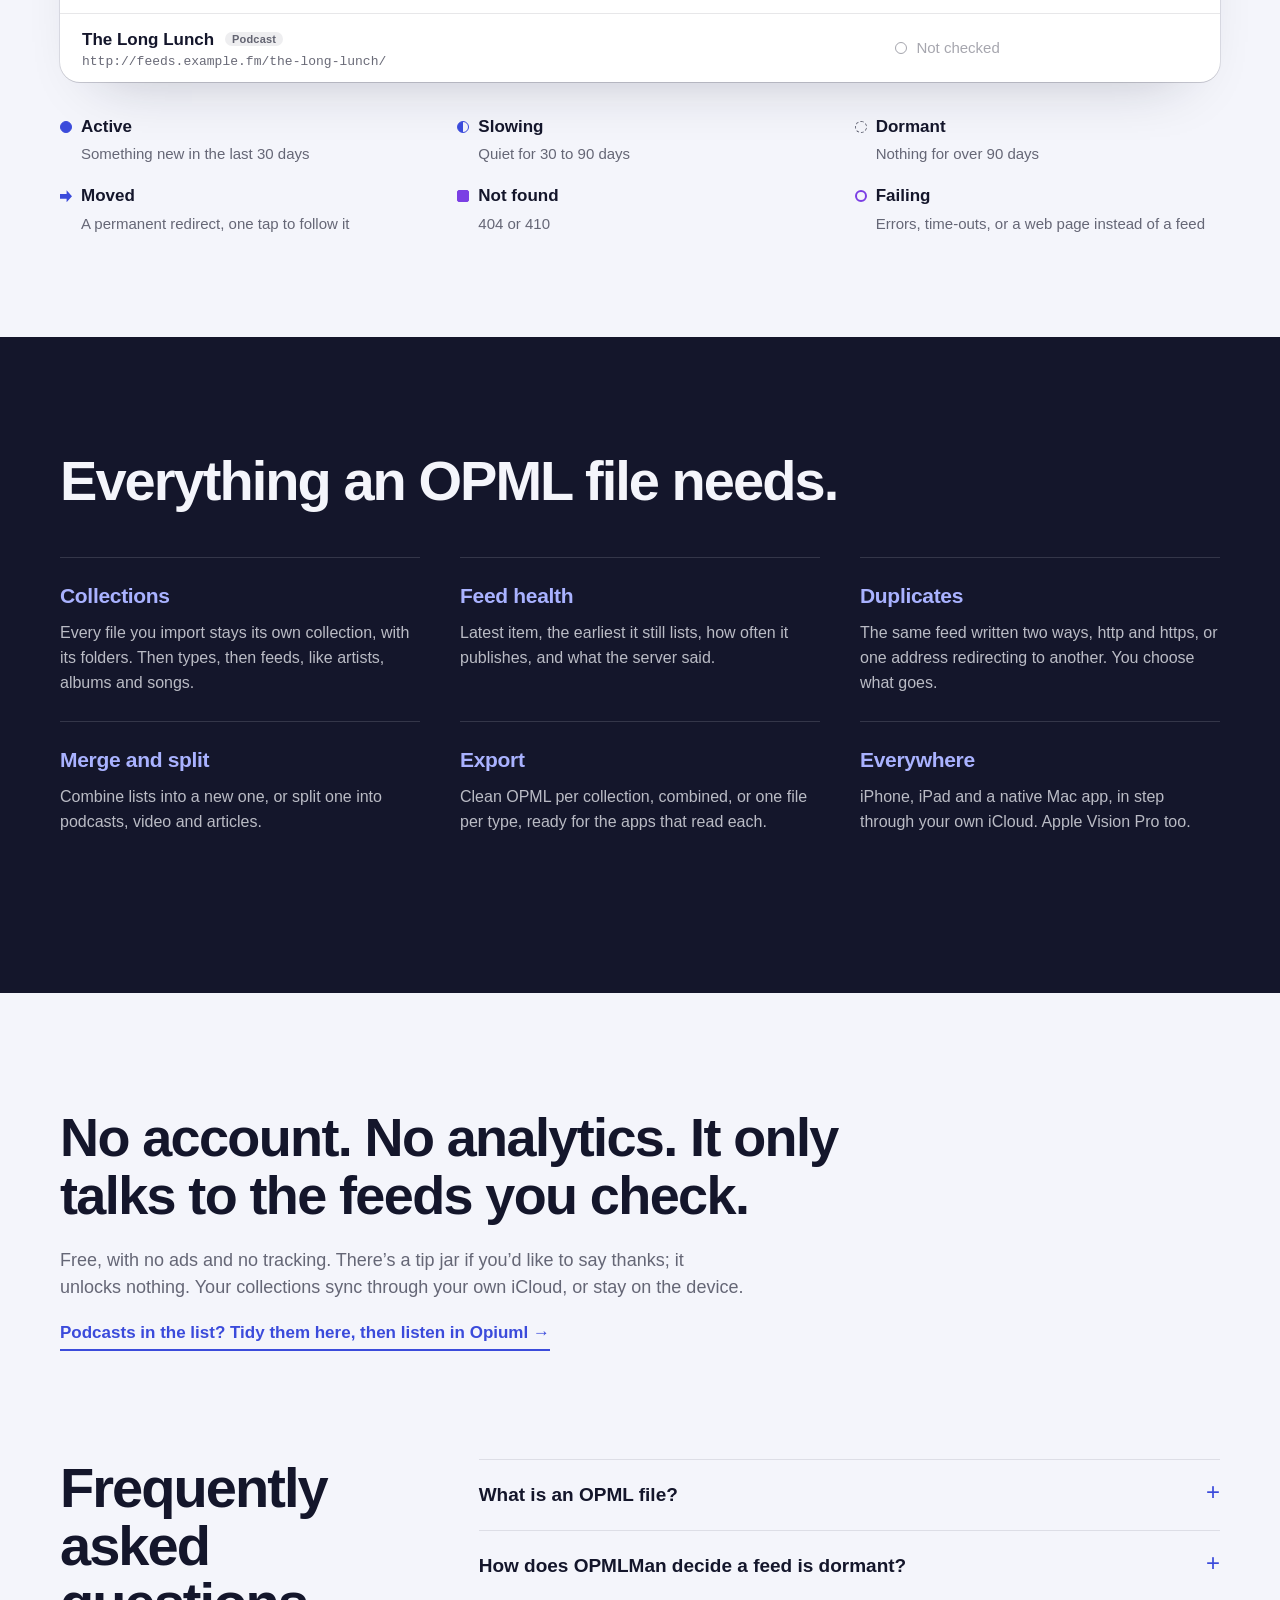
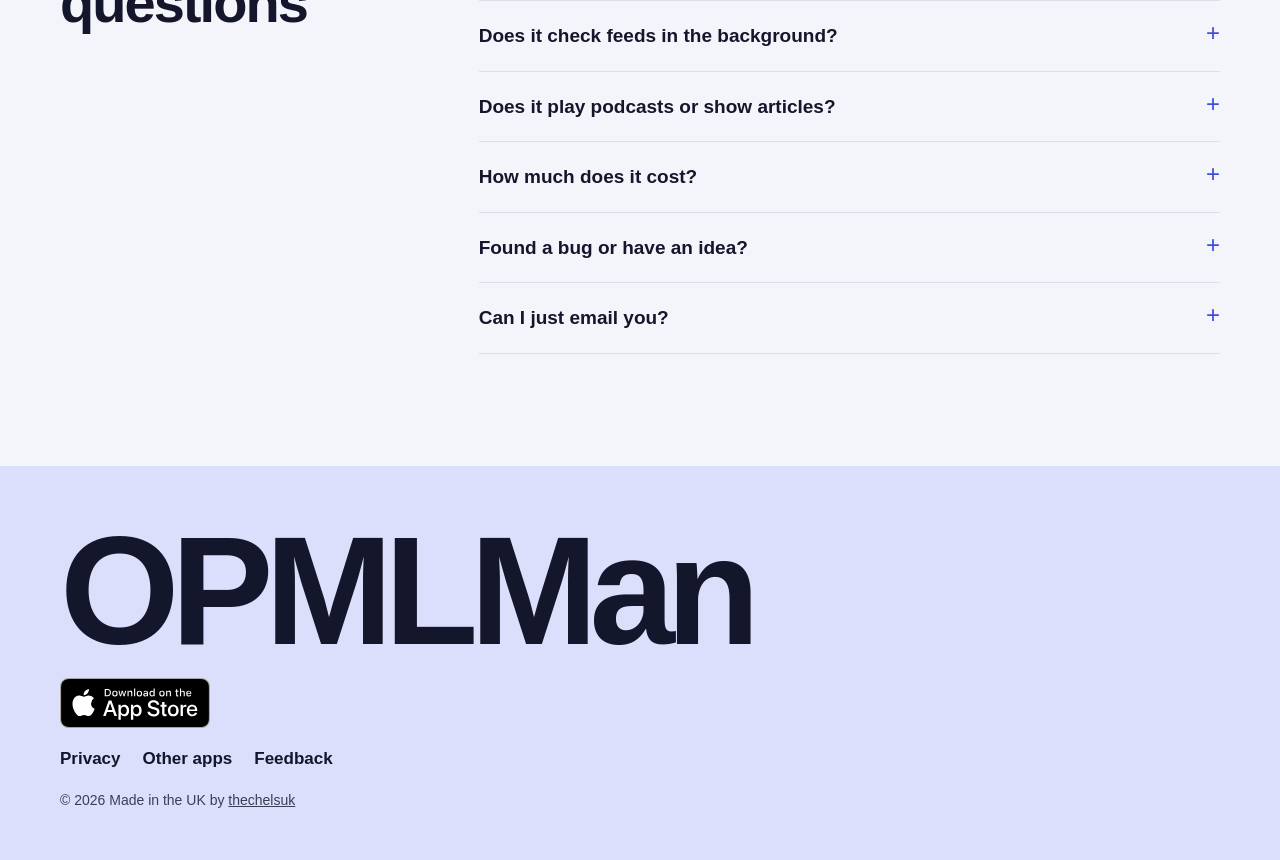
==== commit 09f0a04b: "docs: Site copy in the house voice Speak to the reader as you, drop we and our, and tidy headings." ====
--- a/index.html
+++ b/index.html
@@ -114,7 +114,7 @@
               {
                 "@type": "Question",
                 "name": "Does it play podcasts or show articles?",
-                "acceptedAnswer": { "@type": "Answer", "text": "No. OPMLMan manages and checks your lists. For podcasts, export a clean list and import it into Opiuml, the podcast player from the same developer." }
+                "acceptedAnswer": { "@type": "Answer", "text": "No. OPMLMan manages and checks your lists. For podcasts, export a clean list and import it into Opiuml, my podcast player." }
               },
               {
                 "@type": "Question",
@@ -160,7 +160,7 @@
             <svg viewBox="0 0 24 24" aria-hidden="true"><rect x="3" y="4" width="18" height="12" rx="2"/><path d="M8 20h8M12 16v4"/></svg>
           </button>
         </span>
-        <a class="top-get" href="https://apps.apple.com/app/id6832117624">Get the app</a>
+        <a class="top-get" href="https://apps.apple.com/app/id6832117624">Get the app <span aria-hidden="true">↗</span></a>
       </div>
     </header>
 
@@ -272,12 +272,12 @@
       </section>
 
       <section class="faq" aria-labelledby="faq-title">
-        <h2 id="faq-title">Questions</h2>
+        <h2 id="faq-title">Frequently asked questions</h2>
         <div class="qs">
           <details><summary>What is an OPML file?</summary><p>The list format feed readers and podcast apps use to export and import subscriptions. Look for Export OPML or Export subscriptions in your app&rsquo;s settings.</p></details>
           <details><summary>How does OPMLMan decide a feed is dormant?</summary><p>From the date of its newest item. By default nothing new for 30 days is slowing and for 90 days is dormant. You can change both in Settings.</p></details>
           <details><summary>Does it check feeds in the background?</summary><p>No. Feeds are only checked when you tap Check.</p></details>
-          <details><summary>Does it play podcasts or show articles?</summary><p>No. OPMLMan manages and checks your lists. For podcasts, export a clean list and import it into Opiuml, from the same developer.</p></details>
+          <details><summary>Does it play podcasts or show articles?</summary><p>No. OPMLMan manages and checks your lists. For podcasts, export a clean list and import it into Opiuml, my podcast player.</p></details>
           <details><summary>How much does it cost?</summary><p>Nothing. It&rsquo;s free, with no ads and no tracking. The optional tip jar unlocks nothing.</p></details>
           <details><summary>Found a bug or have an idea?</summary><p>Tell me on GitHub: <a href="https://github.com/thechelsuk/uk.thechels.opmlman/issues/new/choose">raise an issue</a> and choose the form for a bug, a feature request, a question or general feedback. You'll need a free GitHub account.</p></details>
           <details><summary>Can I just email you?</summary><p>Yes. Email <a href="mailto:feedback@thechels.uk?subject=OPMLMan">feedback@thechels.uk</a> with OPMLMan in the subject.</p></details>
